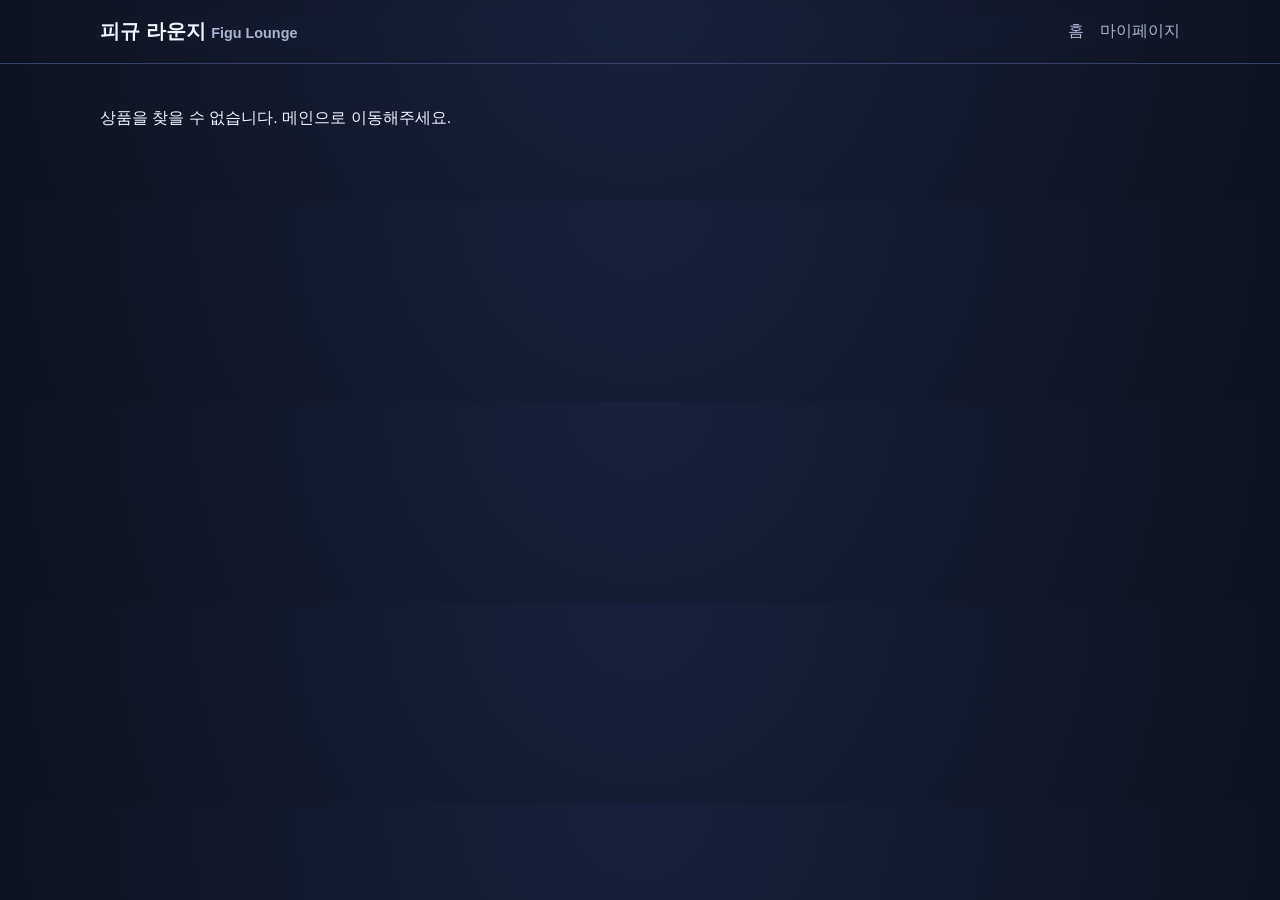
==== detail.html @ 4586d1d3 "Create Figu Lounge stage-1 static mockup pages" ====
<!doctype html>
<html lang="ko">
  <head>
    <meta charset="UTF-8" />
    <meta name="viewport" content="width=device-width, initial-scale=1.0" />
    <title>피규 라운지 | 상품 상세</title>
    <link rel="stylesheet" href="assets/css/style.css" />
  </head>
  <body>
    <header class="top-header">
      <div class="container header-inner">
        <h1>피규 라운지 <span>Figu Lounge</span></h1>
        <nav>
          <a href="index.html">홈</a>
          <a href="mypage.html">마이페이지</a>
        </nav>
      </div>
    </header>

    <main class="container page" id="detail-page"></main>

    <dialog id="payment-modal" class="payment-modal">
      <h3>결제 확인</h3>
      <p id="payment-text"></p>
      <div class="modal-actions">
        <button class="btn ghost" id="cancel-payment">취소</button>
        <button class="btn" id="confirm-payment">결제 후 뽑기</button>
      </div>
    </dialog>

    <script src="assets/js/mock-data.js"></script>
    <script>
      const { products, getStock, formatPrice } = window.FIGU_DATA;
      const params = new URLSearchParams(window.location.search);
      const productId = params.get('id');
      const product = products.find((item) => item.id === productId);
      const detailRoot = document.getElementById('detail-page');
      const modal = document.getElementById('payment-modal');
      const paymentText = document.getElementById('payment-text');

      function renderStockRows() {
        const stock = getStock(product.id);
        return product.grades
          .map((grade) => {
            const remain = stock[grade.rank] ?? grade.total;
            const used = grade.total - remain;
            const ratio = Math.max(0, (remain / grade.total) * 100);

            return `
            <li class="stock-item">
              <div class="stock-title-wrap">
                <strong>${grade.rank}상</strong>
                <span>남은 수량 ${remain}/${grade.total}</span>
              </div>
              <div class="stock-bar-track">
                <div class="stock-bar" style="width:${ratio}%"></div>
              </div>
              <small>소진 ${used}개</small>
            </li>
          `;
          })
          .join('');
      }

      if (!product) {
        detailRoot.innerHTML = '<p>상품을 찾을 수 없습니다. 메인으로 이동해주세요.</p>';
      } else {
        detailRoot.innerHTML = `
          <section class="detail-layout">
            <img src="${product.thumbnail}" alt="${product.title}" class="detail-image" />
            <div>
              <p class="badge">${product.series}</p>
              <h2>${product.title}</h2>
              <p>${product.description}</p>
              <p class="price">1회 ${formatPrice(product.price)}</p>
              <button class="btn large" id="draw-button">뽑기 진행</button>
            </div>
          </section>
          <section class="stock-board">
            <h3>실시간 등급별 재고 현황 (목업)</h3>
            <ul class="stock-list">${renderStockRows()}</ul>
          </section>
        `;

        paymentText.textContent = `${product.title} 1회 뽑기 (${formatPrice(product.price)})를 진행할까요?`;

        document.getElementById('draw-button').addEventListener('click', () => {
          modal.showModal();
        });
      }

      document.getElementById('cancel-payment').addEventListener('click', () => modal.close());
      document.getElementById('confirm-payment').addEventListener('click', () => {
        if (!product) return;
        modal.close();
        window.location.href = `draw.html?id=${product.id}&paid=1`;
      });
    </script>
  </body>
</html>
---- assets/css/style.css ----
:root {
  --bg: #0f1320;
  --panel: #181f33;
  --card: #222b45;
  --text: #f0f4ff;
  --muted: #a9b4d0;
  --primary: #6ea8ff;
  --accent: #ffd166;
  --danger: #ef476f;
  --line: #334266;
}

* {
  box-sizing: border-box;
}

body {
  margin: 0;
  font-family: 'Pretendard', 'Noto Sans KR', sans-serif;
  background: radial-gradient(circle at top, #18213b, var(--bg));
  color: var(--text);
}

a {
  color: inherit;
  text-decoration: none;
}

.container {
  width: min(1080px, 92%);
  margin: 0 auto;
}

.top-header {
  border-bottom: 1px solid var(--line);
  backdrop-filter: blur(6px);
}

.header-inner {
  display: flex;
  justify-content: space-between;
  align-items: center;
  padding: 18px 0;
}

h1 {
  font-size: 1.25rem;
  margin: 0;
}

h1 span {
  font-size: 0.9rem;
  color: var(--muted);
}

nav {
  display: flex;
  gap: 16px;
}

nav a {
  color: var(--muted);
}

nav a.active,
nav a:hover {
  color: var(--primary);
}

.page {
  padding: 28px 0 56px;
}

.hero {
  margin-bottom: 28px;
}

.kicker {
  margin-bottom: 6px;
  color: var(--accent);
  font-weight: 700;
}

.product-grid {
  display: grid;
  grid-template-columns: repeat(auto-fit, minmax(230px, 1fr));
  gap: 16px;
}

.card,
.stock-board,
.shipping-box,
.history-item,
.draw-panel {
  border: 1px solid var(--line);
  background: rgba(24, 31, 51, 0.9);
  border-radius: 14px;
}

.card img,
.detail-image {
  width: 100%;
  display: block;
  border-radius: 10px;
  object-fit: cover;
}

.card {
  padding: 10px;
}

.card-body {
  padding: 6px;
}

.badge {
  display: inline-block;
  padding: 3px 8px;
  border-radius: 999px;
  background: #2f3c63;
  color: #e0e8ff;
  font-size: 0.78rem;
}

.price {
  color: var(--accent);
  font-weight: 700;
}

.btn {
  border: none;
  background: linear-gradient(135deg, var(--primary), #9f8cff);
  color: white;
  padding: 10px 16px;
  border-radius: 10px;
  font-weight: 700;
  cursor: pointer;
  display: inline-block;
}

.btn.ghost {
  background: transparent;
  border: 1px solid var(--line);
}

.btn.large {
  font-size: 1rem;
  padding: 12px 20px;
}

.detail-layout {
  display: grid;
  grid-template-columns: minmax(280px, 1fr) 1.5fr;
  gap: 24px;
  margin-bottom: 20px;
}

.stock-board {
  padding: 18px;
}

.stock-list {
  list-style: none;
  margin: 0;
  padding: 0;
  display: grid;
  gap: 12px;
}

.stock-item {
  background: var(--card);
  padding: 12px;
  border-radius: 10px;
}

.stock-title-wrap {
  display: flex;
  justify-content: space-between;
  margin-bottom: 8px;
}

.stock-bar-track {
  height: 10px;
  background: #12192d;
  border-radius: 999px;
  overflow: hidden;
  margin-bottom: 6px;
}

.stock-bar {
  height: 100%;
  background: linear-gradient(135deg, #7ef4cc, #6ea8ff);
}

.payment-modal {
  border: 1px solid var(--line);
  border-radius: 12px;
  background: var(--panel);
  color: var(--text);
  width: min(420px, 90%);
}

.modal-actions {
  display: flex;
  justify-content: flex-end;
  gap: 8px;
  margin-top: 20px;
}

.draw-page {
  display: grid;
  place-items: center;
}

.draw-panel {
  width: min(560px, 100%);
  text-align: center;
  padding: 28px;
}

.capsule {
  width: 180px;
  height: 180px;
  border-radius: 50%;
  margin: 16px auto;
  background: linear-gradient(160deg, #233054, #445f9b);
  display: grid;
  place-items: center;
  transform-style: preserve-3d;
}

.capsule.animate {
  animation: bounce 0.9s ease-in-out 2, flip 1.2s ease-in-out forwards;
}

.capsule-inner {
  width: 72%;
  height: 72%;
  border-radius: 50%;
  background: rgba(255, 255, 255, 0.15);
  display: grid;
  place-items: center;
  font-size: 2rem;
  font-weight: 800;
}

.draw-status {
  color: var(--muted);
}

.history-list {
  list-style: none;
  margin: 16px 0;
  padding: 0;
  display: grid;
  gap: 10px;
}

.history-item {
  padding: 14px;
}

.history-item.empty {
  text-align: center;
  color: var(--muted);
}

.shipping-box {
  padding: 18px;
}

.muted {
  color: var(--muted);
}

@keyframes bounce {
  0%,
  100% {
    transform: translateY(0);
  }
  50% {
    transform: translateY(-18px);
  }
}

@keyframes flip {
  from {
    transform: rotateY(0deg);
  }
  to {
    transform: rotateY(540deg);
  }
}

@media (max-width: 768px) {
  .detail-layout {
    grid-template-columns: 1fr;
  }
}
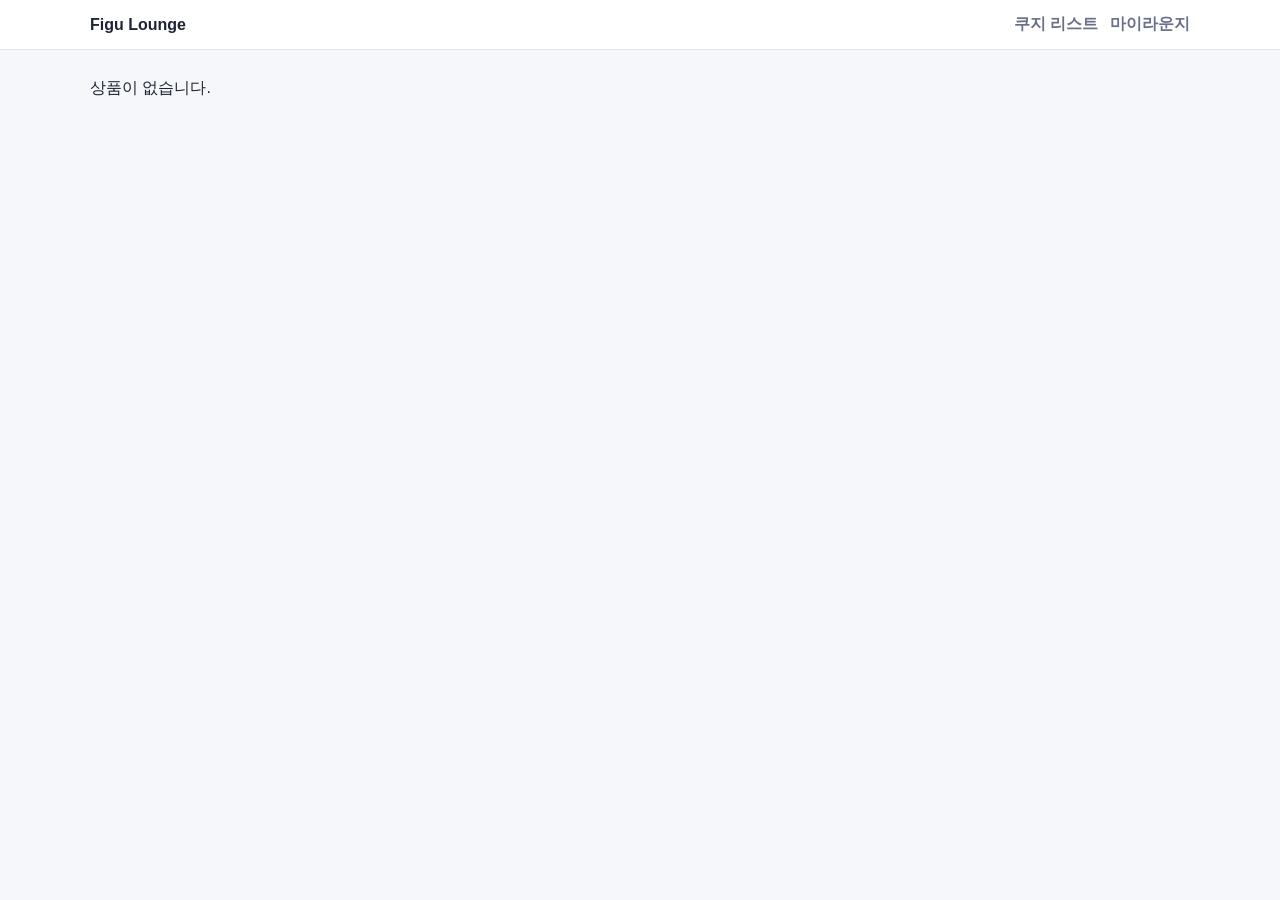
==== commit 2c7ef95d: "feat: replace legacy mockup with phase1 IA-based flow" ====
--- a/detail.html
+++ b/detail.html
@@ -3,98 +3,76 @@
   <head>
     <meta charset="UTF-8" />
     <meta name="viewport" content="width=device-width, initial-scale=1.0" />
-    <title>피규 라운지 | 상품 상세</title>
+    <title>Figu Lounge | 쿠지 상세</title>
     <link rel="stylesheet" href="assets/css/style.css" />
   </head>
   <body>
     <header class="top-header">
       <div class="container header-inner">
-        <h1>피규 라운지 <span>Figu Lounge</span></h1>
-        <nav>
-          <a href="index.html">홈</a>
-          <a href="mypage.html">마이페이지</a>
-        </nav>
+        <p class="brand-title">Figu Lounge</p>
+        <nav class="main-nav"><a href="kuji.html">쿠지 리스트</a><a href="mypage.html">마이라운지</a></nav>
       </div>
     </header>
 
-    <main class="container page" id="detail-page"></main>
-
-    <dialog id="payment-modal" class="payment-modal">
-      <h3>결제 확인</h3>
-      <p id="payment-text"></p>
-      <div class="modal-actions">
-        <button class="btn ghost" id="cancel-payment">취소</button>
-        <button class="btn" id="confirm-payment">결제 후 뽑기</button>
-      </div>
-    </dialog>
+    <main class="container page" id="detail-root"></main>
 
     <script src="assets/js/mock-data.js"></script>
     <script>
-      const { products, getStock, formatPrice } = window.FIGU_DATA;
-      const params = new URLSearchParams(window.location.search);
-      const productId = params.get('id');
-      const product = products.find((item) => item.id === productId);
-      const detailRoot = document.getElementById('detail-page');
-      const modal = document.getElementById('payment-modal');
-      const paymentText = document.getElementById('payment-text');
+      const { kujiItems, KRW } = window.FIGU;
+      const id = new URLSearchParams(location.search).get('id');
+      const item = kujiItems.find((v) => v.id === id);
+      const root = document.getElementById('detail-root');
 
-      function renderStockRows() {
-        const stock = getStock(product.id);
-        return product.grades
-          .map((grade) => {
-            const remain = stock[grade.rank] ?? grade.total;
-            const used = grade.total - remain;
-            const ratio = Math.max(0, (remain / grade.total) * 100);
+      if (!item) {
+        root.innerHTML = '<p>상품이 없습니다.</p>';
+      } else {
+        root.innerHTML = `
+          <section class="grid-2">
+            <article class="panel">
+              <img src="${item.image}" alt="${item.title}" style="width:100%;border-radius:10px;max-height:300px;object-fit:cover" />
+              <h1 style="margin-top:12px">${item.title}</h1>
+              <p class="muted">${item.brand} · 남은 수량 ${item.remain}</p>
+              <p class="price">1회 ${KRW(item.price)}</p>
+            </article>
+            <article class="panel">
+              <h3>결제 전 필수 확인</h3>
+              <ul class="notice-list">
+                <li>확률형 상품이며 결과는 결제 즉시 확정됩니다.</li>
+                <li>배송비 포함 총비용은 결제 페이지에서 재확인됩니다.</li>
+                <li>환불/청약철회 정책은 고객센터에서 확인 가능합니다.</li>
+              </ul>
+              <label style="display:block;margin-top:12px">수량 선택
+                <input id="qty" type="number" min="1" value="1" />
+              </label>
+              <p id="total" class="price" style="margin-top:10px"></p>
+              <a id="goto-draw" class="btn" href="#">결제하고 결과 확인</a>
+            </article>
+          </section>
 
-            return `
-            <li class="stock-item">
-              <div class="stock-title-wrap">
-                <strong>${grade.rank}상</strong>
-                <span>남은 수량 ${remain}/${grade.total}</span>
-              </div>
-              <div class="stock-bar-track">
-                <div class="stock-bar" style="width:${ratio}%"></div>
-              </div>
-              <small>소진 ${used}개</small>
-            </li>
-          `;
-          })
-          .join('');
-      }
-
-      if (!product) {
-        detailRoot.innerHTML = '<p>상품을 찾을 수 없습니다. 메인으로 이동해주세요.</p>';
-      } else {
-        detailRoot.innerHTML = `
-          <section class="detail-layout">
-            <img src="${product.thumbnail}" alt="${product.title}" class="detail-image" />
-            <div>
-              <p class="badge">${product.series}</p>
-              <h2>${product.title}</h2>
-              <p>${product.description}</p>
-              <p class="price">1회 ${formatPrice(product.price)}</p>
-              <button class="btn large" id="draw-button">뽑기 진행</button>
-            </div>
-          </section>
-          <section class="stock-board">
-            <h3>실시간 등급별 재고 현황 (목업)</h3>
-            <ul class="stock-list">${renderStockRows()}</ul>
+          <section class="panel" style="margin-top:14px">
+            <h3>구성/확률 테이블</h3>
+            <table>
+              <thead><tr><th>등급</th><th>확률</th><th>경품</th></tr></thead>
+              <tbody>
+                ${item.grades.map((g) => `<tr><td>${g.rank}</td><td>${g.probability}</td><td>${g.reward}</td></tr>`).join('')}
+              </tbody>
+            </table>
           </section>
         `;
 
-        paymentText.textContent = `${product.title} 1회 뽑기 (${formatPrice(product.price)})를 진행할까요?`;
+        const qty = document.getElementById('qty');
+        const total = document.getElementById('total');
+        const gotoDraw = document.getElementById('goto-draw');
 
-        document.getElementById('draw-button').addEventListener('click', () => {
-          modal.showModal();
-        });
+        const sync = () => {
+          const q = Math.max(1, Number(qty.value) || 1);
+          qty.value = q;
+          total.textContent = `예상 총비용 ${KRW(item.price * q + 3500)} (배송비 포함)`;
+          gotoDraw.href = `draw.html?id=${item.id}&qty=${q}`;
+        };
+        qty.addEventListener('input', sync);
+        sync();
       }
-
-      document.getElementById('cancel-payment').addEventListener('click', () => modal.close());
-      document.getElementById('confirm-payment').addEventListener('click', () => {
-        if (!product) return;
-        modal.close();
-        window.location.href = `draw.html?id=${product.id}&paid=1`;
-      });
     </script>
   </body>
 </html>
--- a/assets/css/style.css
+++ b/assets/css/style.css
@@ -1,299 +1,180 @@
 :root {
-  --bg: #0f1320;
-  --panel: #181f33;
-  --card: #222b45;
-  --text: #f0f4ff;
-  --muted: #a9b4d0;
-  --primary: #6ea8ff;
-  --accent: #ffd166;
-  --danger: #ef476f;
-  --line: #334266;
+  --bg: #f5f7fb;
+  --surface: #ffffff;
+  --text: #1e2433;
+  --muted: #697089;
+  --line: #dde3ef;
+  --primary: #4f7cff;
+  --primary-ink: #ffffff;
+  --accent: #ffb703;
+  --ok: #2a9d8f;
 }
 
-* {
-  box-sizing: border-box;
-}
-
+* { box-sizing: border-box; }
 body {
   margin: 0;
   font-family: 'Pretendard', 'Noto Sans KR', sans-serif;
-  background: radial-gradient(circle at top, #18213b, var(--bg));
   color: var(--text);
+  background: var(--bg);
 }
 
-a {
-  color: inherit;
-  text-decoration: none;
-}
+a { color: inherit; text-decoration: none; }
 
-.container {
-  width: min(1080px, 92%);
-  margin: 0 auto;
-}
+.container { width: min(1100px, 92%); margin: 0 auto; }
 
 .top-header {
+  background: #fff;
   border-bottom: 1px solid var(--line);
-  backdrop-filter: blur(6px);
+  position: sticky;
+  top: 0;
+  z-index: 10;
 }
 
 .header-inner {
   display: flex;
   justify-content: space-between;
   align-items: center;
-  padding: 18px 0;
+  padding: 14px 0;
+  gap: 20px;
 }
 
-h1 {
-  font-size: 1.25rem;
-  margin: 0;
-}
+.brand-title { font-weight: 800; margin: 0; }
+.brand-title span { color: var(--muted); font-size: 0.85rem; margin-left: 6px; }
 
-h1 span {
-  font-size: 0.9rem;
-  color: var(--muted);
-}
+.main-nav { display: flex; flex-wrap: wrap; gap: 12px; }
+.main-nav a { color: var(--muted); font-weight: 600; }
+.main-nav a.active, .main-nav a:hover { color: var(--primary); }
 
-nav {
-  display: flex;
-  gap: 16px;
-}
+.page { padding: 28px 0 48px; }
 
-nav a {
-  color: var(--muted);
-}
-
-nav a.active,
-nav a:hover {
-  color: var(--primary);
-}
-
-.page {
-  padding: 28px 0 56px;
+.panel {
+  background: var(--surface);
+  border: 1px solid var(--line);
+  border-radius: 14px;
+  padding: 18px;
 }
 
 .hero {
-  margin-bottom: 28px;
+  display: grid;
+  gap: 16px;
+  grid-template-columns: 1.2fr 1fr;
+  align-items: start;
 }
 
+h1,h2,h3,p { margin-top: 0; }
+
 .kicker {
-  margin-bottom: 6px;
-  color: var(--accent);
-  font-weight: 700;
-}
-
-.product-grid {
-  display: grid;
-  grid-template-columns: repeat(auto-fit, minmax(230px, 1fr));
-  gap: 16px;
-}
-
-.card,
-.stock-board,
-.shipping-box,
-.history-item,
-.draw-panel {
-  border: 1px solid var(--line);
-  background: rgba(24, 31, 51, 0.9);
-  border-radius: 14px;
-}
-
-.card img,
-.detail-image {
-  width: 100%;
-  display: block;
-  border-radius: 10px;
-  object-fit: cover;
-}
-
-.card {
-  padding: 10px;
-}
-
-.card-body {
-  padding: 6px;
-}
-
-.badge {
-  display: inline-block;
-  padding: 3px 8px;
-  border-radius: 999px;
-  background: #2f3c63;
-  color: #e0e8ff;
-  font-size: 0.78rem;
-}
-
-.price {
-  color: var(--accent);
+  color: var(--primary);
+  font-size: 0.9rem;
   font-weight: 700;
 }
 
 .btn {
-  border: none;
-  background: linear-gradient(135deg, var(--primary), #9f8cff);
-  color: white;
-  padding: 10px 16px;
+  display: inline-block;
+  border: 0;
   border-radius: 10px;
+  background: var(--primary);
+  color: var(--primary-ink);
+  padding: 10px 14px;
+  cursor: pointer;
   font-weight: 700;
-  cursor: pointer;
+}
+
+.btn.ghost {
+  background: #fff;
+  border: 1px solid var(--line);
+  color: var(--text);
+}
+
+.grid-3 {
+  display: grid;
+  grid-template-columns: repeat(3, minmax(0, 1fr));
+  gap: 14px;
+}
+
+.grid-2 {
+  display: grid;
+  grid-template-columns: repeat(2, minmax(0, 1fr));
+  gap: 14px;
+}
+
+.kuji-card {
+  background: var(--surface);
+  border: 1px solid var(--line);
+  border-radius: 12px;
+  overflow: hidden;
+}
+
+.kuji-card img {
+  width: 100%;
+  height: 150px;
+  object-fit: cover;
+}
+
+.kuji-card .body { padding: 12px; }
+
+.badge {
+  background: #edf2ff;
+  color: var(--primary);
+  font-size: 0.8rem;
+  padding: 3px 8px;
+  border-radius: 999px;
   display: inline-block;
 }
 
-.btn.ghost {
-  background: transparent;
+.muted { color: var(--muted); }
+.price { color: #0d3ecc; font-weight: 800; }
+
+.filters {
+  display: grid;
+  grid-template-columns: 1fr 1fr 1fr auto;
+  gap: 10px;
+  margin-bottom: 14px;
+}
+
+input, select {
+  width: 100%;
+  padding: 9px;
+  border-radius: 8px;
+  border: 1px solid var(--line);
+  background: #fff;
+}
+
+table {
+  width: 100%;
+  border-collapse: collapse;
+  background: #fff;
   border: 1px solid var(--line);
 }
 
-.btn.large {
-  font-size: 1rem;
-  padding: 12px 20px;
+th, td {
+  border-bottom: 1px solid var(--line);
+  padding: 9px;
+  text-align: left;
+  font-size: 0.92rem;
 }
 
-.detail-layout {
-  display: grid;
-  grid-template-columns: minmax(280px, 1fr) 1.5fr;
-  gap: 24px;
-  margin-bottom: 20px;
+.cta-row { display: flex; gap: 10px; flex-wrap: wrap; }
+
+.notice-list { margin: 0; padding-left: 18px; color: var(--muted); }
+
+.footer {
+  border-top: 1px solid var(--line);
+  padding: 20px 0 34px;
+  color: var(--muted);
+  font-size: 0.9rem;
 }
 
-.stock-board {
-  padding: 18px;
-}
-
-.stock-list {
-  list-style: none;
-  margin: 0;
-  padding: 0;
-  display: grid;
-  gap: 12px;
-}
-
-.stock-item {
-  background: var(--card);
-  padding: 12px;
-  border-radius: 10px;
-}
-
-.stock-title-wrap {
-  display: flex;
-  justify-content: space-between;
-  margin-bottom: 8px;
-}
-
-.stock-bar-track {
-  height: 10px;
-  background: #12192d;
+.result-badge {
+  display: inline-block;
+  padding: 8px 12px;
   border-radius: 999px;
-  overflow: hidden;
-  margin-bottom: 6px;
-}
-
-.stock-bar {
-  height: 100%;
-  background: linear-gradient(135deg, #7ef4cc, #6ea8ff);
-}
-
-.payment-modal {
-  border: 1px solid var(--line);
-  border-radius: 12px;
-  background: var(--panel);
-  color: var(--text);
-  width: min(420px, 90%);
-}
-
-.modal-actions {
-  display: flex;
-  justify-content: flex-end;
-  gap: 8px;
-  margin-top: 20px;
-}
-
-.draw-page {
-  display: grid;
-  place-items: center;
-}
-
-.draw-panel {
-  width: min(560px, 100%);
-  text-align: center;
-  padding: 28px;
-}
-
-.capsule {
-  width: 180px;
-  height: 180px;
-  border-radius: 50%;
-  margin: 16px auto;
-  background: linear-gradient(160deg, #233054, #445f9b);
-  display: grid;
-  place-items: center;
-  transform-style: preserve-3d;
-}
-
-.capsule.animate {
-  animation: bounce 0.9s ease-in-out 2, flip 1.2s ease-in-out forwards;
-}
-
-.capsule-inner {
-  width: 72%;
-  height: 72%;
-  border-radius: 50%;
-  background: rgba(255, 255, 255, 0.15);
-  display: grid;
-  place-items: center;
-  font-size: 2rem;
+  background: #e8fff7;
+  color: var(--ok);
   font-weight: 800;
 }
 
-.draw-status {
-  color: var(--muted);
+@media (max-width: 900px) {
+  .hero, .grid-3, .grid-2 { grid-template-columns: 1fr; }
+  .filters { grid-template-columns: 1fr 1fr; }
 }
-
-.history-list {
-  list-style: none;
-  margin: 16px 0;
-  padding: 0;
-  display: grid;
-  gap: 10px;
-}
-
-.history-item {
-  padding: 14px;
-}
-
-.history-item.empty {
-  text-align: center;
-  color: var(--muted);
-}
-
-.shipping-box {
-  padding: 18px;
-}
-
-.muted {
-  color: var(--muted);
-}
-
-@keyframes bounce {
-  0%,
-  100% {
-    transform: translateY(0);
-  }
-  50% {
-    transform: translateY(-18px);
-  }
-}
-
-@keyframes flip {
-  from {
-    transform: rotateY(0deg);
-  }
-  to {
-    transform: rotateY(540deg);
-  }
-}
-
-@media (max-width: 768px) {
-  .detail-layout {
-    grid-template-columns: 1fr;
-  }
-}
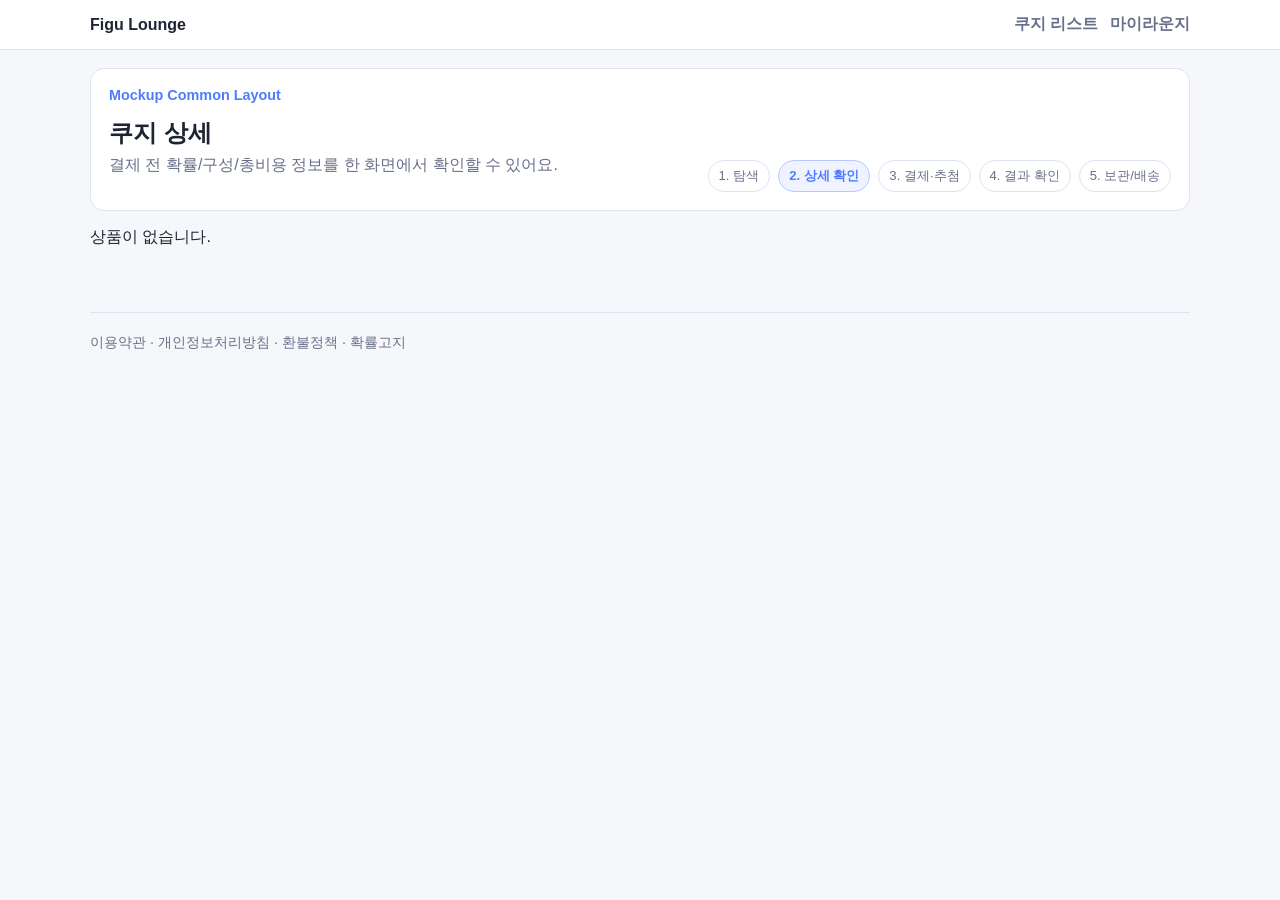
==== commit 7854c4c6: "Add shared mockup layout banner across pages" ====
--- a/detail.html
+++ b/detail.html
@@ -6,7 +6,7 @@
     <title>Figu Lounge | 쿠지 상세</title>
     <link rel="stylesheet" href="assets/css/style.css" />
   </head>
-  <body>
+  <body data-page="detail">
     <header class="top-header">
       <div class="container header-inner">
         <p class="brand-title">Figu Lounge</p>
@@ -74,5 +74,6 @@
         sync();
       }
     </script>
+      <script src="assets/js/layout.js"></script>
   </body>
 </html>
--- a/assets/css/style.css
+++ b/assets/css/style.css
@@ -178,3 +178,54 @@
   .hero, .grid-3, .grid-2 { grid-template-columns: 1fr; }
   .filters { grid-template-columns: 1fr 1fr; }
 }
+
+@media (max-width: 640px) {
+  .header-inner { align-items: flex-start; }
+  .main-nav { gap: 10px 14px; }
+  .filters { grid-template-columns: 1fr; }
+  .page { padding-top: 20px; }
+  table { font-size: 0.86rem; }
+}
+
+.mockup-layout {
+  margin-top: 18px;
+  margin-bottom: -12px;
+  display: flex;
+  justify-content: space-between;
+  gap: 14px;
+  align-items: flex-end;
+  flex-wrap: wrap;
+}
+
+.layout-head h2 {
+  margin-bottom: 6px;
+}
+
+.flow-chips {
+  display: flex;
+  gap: 8px;
+  flex-wrap: wrap;
+}
+
+.flow-chip {
+  border: 1px solid var(--line);
+  border-radius: 999px;
+  padding: 6px 10px;
+  font-size: 0.82rem;
+  color: var(--muted);
+  background: #fff;
+}
+
+.flow-chip.active {
+  color: var(--primary);
+  border-color: #b7c7ff;
+  background: #eff3ff;
+  font-weight: 700;
+}
+
+@media (max-width: 640px) {
+  .mockup-layout {
+    margin-top: 12px;
+    margin-bottom: -4px;
+  }
+}
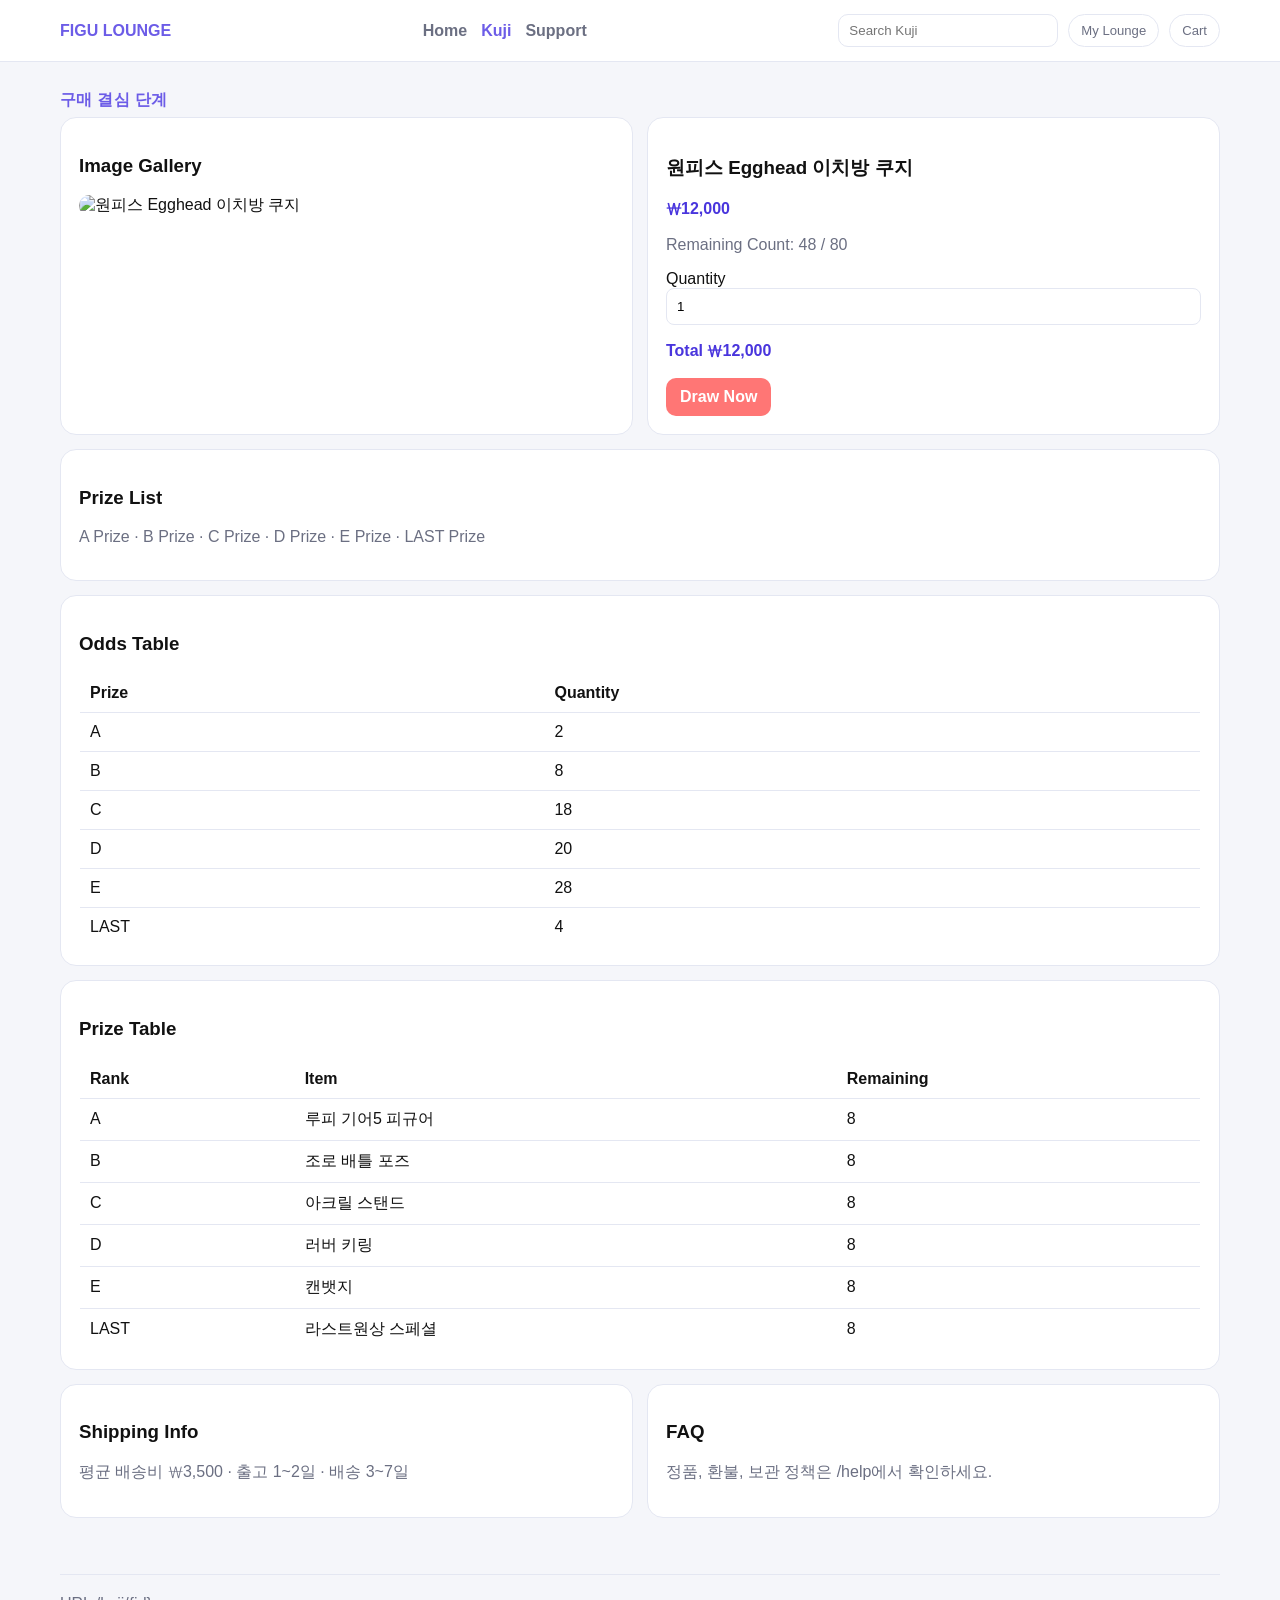
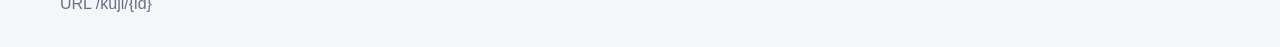
==== commit 20ee6b51: "feat: figu lounge 1단계 8개 화면 목업 반영" ====
--- a/detail.html
+++ b/detail.html
@@ -3,77 +3,98 @@
   <head>
     <meta charset="UTF-8" />
     <meta name="viewport" content="width=device-width, initial-scale=1.0" />
-    <title>Figu Lounge | 쿠지 상세</title>
+    <title>Figu Lounge | Kuji Detail</title>
     <link rel="stylesheet" href="assets/css/style.css" />
   </head>
-  <body data-page="detail">
+  <body>
     <header class="top-header">
       <div class="container header-inner">
-        <p class="brand-title">Figu Lounge</p>
-        <nav class="main-nav"><a href="kuji.html">쿠지 리스트</a><a href="mypage.html">마이라운지</a></nav>
+        <div class="header-row">
+          <p class="logo">FIGU LOUNGE</p>
+          <nav class="main-nav">
+            <a href="index.html">Home</a>
+            <a href="kuji.html" class="active">Kuji</a>
+            <a href="help.html">Support</a>
+          </nav>
+          <div class="header-tools">
+            <input class="search-box" placeholder="Search Kuji" />
+            <a class="tool-chip" href="mypage.html">My Lounge</a>
+            <span class="tool-chip">Cart</span>
+          </div>
+        </div>
       </div>
     </header>
 
     <main class="container page" id="detail-root"></main>
 
+    <footer class="container footer">URL /kuji/{id}</footer>
+
     <script src="assets/js/mock-data.js"></script>
     <script>
-      const { kujiItems, KRW } = window.FIGU;
+      const { kujiItems } = window.FIGU;
       const id = new URLSearchParams(location.search).get('id');
-      const item = kujiItems.find((v) => v.id === id);
+      const item = kujiItems.find((v) => v.id === id) || kujiItems[0];
       const root = document.getElementById('detail-root');
 
-      if (!item) {
-        root.innerHTML = '<p>상품이 없습니다.</p>';
-      } else {
-        root.innerHTML = `
-          <section class="grid-2">
-            <article class="panel">
-              <img src="${item.image}" alt="${item.title}" style="width:100%;border-radius:10px;max-height:300px;object-fit:cover" />
-              <h1 style="margin-top:12px">${item.title}</h1>
-              <p class="muted">${item.brand} · 남은 수량 ${item.remain}</p>
-              <p class="price">1회 ${KRW(item.price)}</p>
-            </article>
-            <article class="panel">
-              <h3>결제 전 필수 확인</h3>
-              <ul class="notice-list">
-                <li>확률형 상품이며 결과는 결제 즉시 확정됩니다.</li>
-                <li>배송비 포함 총비용은 결제 페이지에서 재확인됩니다.</li>
-                <li>환불/청약철회 정책은 고객센터에서 확인 가능합니다.</li>
-              </ul>
-              <label style="display:block;margin-top:12px">수량 선택
-                <input id="qty" type="number" min="1" value="1" />
-              </label>
-              <p id="total" class="price" style="margin-top:10px"></p>
-              <a id="goto-draw" class="btn" href="#">결제하고 결과 확인</a>
-            </article>
-          </section>
+      root.innerHTML = `
+        <p class="kicker">구매 결심 단계</p>
+        <section class="grid-2">
+          <article class="panel">
+            <h3>Image Gallery</h3>
+            <img src="${item.image}" alt="${item.title}" style="width:100%; border-radius:12px; max-height:320px; object-fit:cover"/>
+          </article>
+          <article class="panel">
+            <h1>${item.title}</h1>
+            <p class="price">₩${item.price.toLocaleString('ko-KR')}</p>
+            <p class="muted">Remaining Count: ${item.remain} / 80</p>
+            <label>Quantity <input id="qty" type="number" min="1" value="1" style="width:100%;padding:10px;border:1px solid var(--line);border-radius:8px"/></label>
+            <p id="total" class="price"></p>
+            <a id="draw-now" class="btn alert" href="#">Draw Now</a>
+          </article>
+        </section>
 
-          <section class="panel" style="margin-top:14px">
-            <h3>구성/확률 테이블</h3>
-            <table>
-              <thead><tr><th>등급</th><th>확률</th><th>경품</th></tr></thead>
-              <tbody>
-                ${item.grades.map((g) => `<tr><td>${g.rank}</td><td>${g.probability}</td><td>${g.reward}</td></tr>`).join('')}
-              </tbody>
-            </table>
-          </section>
-        `;
+        <section class="panel" style="margin-top:14px">
+          <h3>Prize List</h3>
+          <p class="muted">A Prize · B Prize · C Prize · D Prize · E Prize · LAST Prize</p>
+        </section>
 
-        const qty = document.getElementById('qty');
-        const total = document.getElementById('total');
-        const gotoDraw = document.getElementById('goto-draw');
+        <section class="panel" style="margin-top:14px">
+          <h3>Odds Table</h3>
+          <table>
+            <thead><tr><th>Prize</th><th>Quantity</th></tr></thead>
+            <tbody>
+              ${item.grades.map((grade) => `<tr><td>${grade.rank}</td><td>${grade.quantity}</td></tr>`).join('')}
+            </tbody>
+          </table>
+        </section>
 
-        const sync = () => {
-          const q = Math.max(1, Number(qty.value) || 1);
-          qty.value = q;
-          total.textContent = `예상 총비용 ${KRW(item.price * q + 3500)} (배송비 포함)`;
-          gotoDraw.href = `draw.html?id=${item.id}&qty=${q}`;
-        };
-        qty.addEventListener('input', sync);
-        sync();
-      }
+        <section class="panel" style="margin-top:14px">
+          <h3>Prize Table</h3>
+          <table>
+            <thead><tr><th>Rank</th><th>Item</th><th>Remaining</th></tr></thead>
+            <tbody>
+              ${item.grades.map((grade) => `<tr><td>${grade.rank}</td><td>${grade.reward}</td><td>${Math.max(1, Math.floor(item.remain / 6))}</td></tr>`).join('')}
+            </tbody>
+          </table>
+        </section>
+
+        <section class="grid-2" style="margin-top:14px">
+          <article class="panel"><h3>Shipping Info</h3><p class="muted">평균 배송비 ₩3,500 · 출고 1~2일 · 배송 3~7일</p></article>
+          <article class="panel"><h3>FAQ</h3><p class="muted">정품, 환불, 보관 정책은 /help에서 확인하세요.</p></article>
+        </section>
+      `;
+
+      const qty = document.getElementById('qty');
+      const total = document.getElementById('total');
+      const drawNow = document.getElementById('draw-now');
+      const sync = () => {
+        const value = Math.max(1, Number(qty.value) || 1);
+        qty.value = value;
+        total.textContent = `Total ₩${(item.price * value).toLocaleString('ko-KR')}`;
+        drawNow.href = `draw.html?id=${item.id}&qty=${value}`;
+      };
+      qty.addEventListener('input', sync);
+      sync();
     </script>
-      <script src="assets/js/layout.js"></script>
   </body>
 </html>
--- a/assets/css/style.css
+++ b/assets/css/style.css
@@ -1,89 +1,153 @@
 :root {
-  --bg: #f5f7fb;
-  --surface: #ffffff;
-  --text: #1e2433;
-  --muted: #697089;
-  --line: #dde3ef;
-  --primary: #4f7cff;
-  --primary-ink: #ffffff;
-  --accent: #ffb703;
-  --ok: #2a9d8f;
-}
-
-* { box-sizing: border-box; }
+  --primary: #6c5ce7;
+  --secondary: #a29bfe;
+  --dark: #111111;
+  --gray: #f5f6fa;
+  --accent: #ff7675;
+  --line: #e4e7f2;
+  --text-subtle: #6b6f82;
+  --success: #1f9d73;
+}
+
+* {
+  box-sizing: border-box;
+}
+
 body {
   margin: 0;
   font-family: 'Pretendard', 'Noto Sans KR', sans-serif;
-  color: var(--text);
-  background: var(--bg);
-}
-
-a { color: inherit; text-decoration: none; }
-
-.container { width: min(1100px, 92%); margin: 0 auto; }
+  background: var(--gray);
+  color: var(--dark);
+}
+
+a {
+  color: inherit;
+  text-decoration: none;
+}
+
+.container {
+  width: min(1160px, 92%);
+  margin: 0 auto;
+}
 
 .top-header {
-  background: #fff;
-  border-bottom: 1px solid var(--line);
   position: sticky;
   top: 0;
-  z-index: 10;
+  z-index: 20;
+  background: #fff;
+  border-bottom: 1px solid var(--line);
 }
 
 .header-inner {
+  padding: 14px 0;
+  display: grid;
+  gap: 12px;
+}
+
+.header-row {
   display: flex;
+  align-items: center;
   justify-content: space-between;
+  gap: 16px;
+}
+
+.logo {
+  font-weight: 900;
+  color: var(--primary);
+  margin: 0;
+}
+
+.main-nav {
+  display: flex;
+  gap: 14px;
+  flex-wrap: wrap;
+}
+
+.main-nav a {
+  color: var(--text-subtle);
+  font-weight: 700;
+}
+
+.main-nav a.active,
+.main-nav a:hover {
+  color: var(--primary);
+}
+
+.header-tools {
+  display: flex;
+  gap: 10px;
   align-items: center;
-  padding: 14px 0;
-  gap: 20px;
-}
-
-.brand-title { font-weight: 800; margin: 0; }
-.brand-title span { color: var(--muted); font-size: 0.85rem; margin-left: 6px; }
-
-.main-nav { display: flex; flex-wrap: wrap; gap: 12px; }
-.main-nav a { color: var(--muted); font-weight: 600; }
-.main-nav a.active, .main-nav a:hover { color: var(--primary); }
-
-.page { padding: 28px 0 48px; }
+}
+
+.search-box {
+  border: 1px solid var(--line);
+  border-radius: 10px;
+  padding: 8px 10px;
+  min-width: 220px;
+}
+
+.tool-chip {
+  border: 1px solid var(--line);
+  background: #fff;
+  border-radius: 999px;
+  padding: 8px 12px;
+  font-size: 0.82rem;
+  color: var(--text-subtle);
+}
+
+.page {
+  padding: 28px 0 56px;
+}
 
 .panel {
-  background: var(--surface);
-  border: 1px solid var(--line);
-  border-radius: 14px;
+  background: #fff;
+  border: 1px solid var(--line);
+  border-radius: 16px;
   padding: 18px;
 }
 
 .hero {
   display: grid;
+  grid-template-columns: 1.2fr 1fr;
   gap: 16px;
-  grid-template-columns: 1.2fr 1fr;
-  align-items: start;
-}
-
-h1,h2,h3,p { margin-top: 0; }
+}
+
+.hero h1 {
+  margin-top: 0;
+  margin-bottom: 10px;
+  font-size: clamp(1.6rem, 2.4vw, 2.3rem);
+}
 
 .kicker {
-  color: var(--primary);
-  font-size: 0.9rem;
-  font-weight: 700;
+  margin: 0 0 6px;
+  color: var(--primary);
+  font-weight: 800;
+  letter-spacing: 0.02em;
+}
+
+.muted {
+  color: var(--text-subtle);
 }
 
 .btn {
   display: inline-block;
   border: 0;
+  background: var(--primary);
+  color: #fff;
   border-radius: 10px;
-  background: var(--primary);
-  color: var(--primary-ink);
   padding: 10px 14px;
+  font-weight: 800;
   cursor: pointer;
-  font-weight: 700;
 }
 
 .btn.ghost {
   background: #fff;
-  border: 1px solid var(--line);
-  color: var(--text);
+  color: var(--dark);
+  border: 1px solid var(--line);
+}
+
+.btn.alert {
+  background: var(--accent);
 }
 
 .grid-3 {
@@ -99,133 +163,143 @@
 }
 
 .kuji-card {
-  background: var(--surface);
-  border: 1px solid var(--line);
-  border-radius: 12px;
+  background: #fff;
+  border: 1px solid var(--line);
+  border-radius: 14px;
   overflow: hidden;
 }
 
 .kuji-card img {
   width: 100%;
-  height: 150px;
+  height: 162px;
   object-fit: cover;
 }
 
-.kuji-card .body { padding: 12px; }
+.kuji-card .body {
+  padding: 14px;
+}
 
 .badge {
-  background: #edf2ff;
-  color: var(--primary);
-  font-size: 0.8rem;
-  padding: 3px 8px;
+  display: inline-block;
   border-radius: 999px;
-  display: inline-block;
-}
-
-.muted { color: var(--muted); }
-.price { color: #0d3ecc; font-weight: 800; }
-
-.filters {
-  display: grid;
-  grid-template-columns: 1fr 1fr 1fr auto;
-  gap: 10px;
+  font-size: 0.78rem;
+  padding: 4px 8px;
+  background: #eeeaff;
+  color: var(--primary);
+}
+
+.price {
+  font-weight: 900;
+  color: #4935dd;
+}
+
+.list-layout {
+  display: grid;
+  grid-template-columns: 240px 1fr;
+  gap: 16px;
+}
+
+.filter-item {
   margin-bottom: 14px;
 }
 
-input, select {
-  width: 100%;
-  padding: 9px;
-  border-radius: 8px;
-  border: 1px solid var(--line);
-  background: #fff;
+.filter-item h4 {
+  margin: 0 0 8px;
+}
+
+.filter-item label {
+  display: block;
+  color: var(--text-subtle);
+  margin-bottom: 6px;
 }
 
 table {
   width: 100%;
   border-collapse: collapse;
-  background: #fff;
-  border: 1px solid var(--line);
-}
-
-th, td {
+  border: 1px solid var(--line);
+  border-radius: 12px;
+  overflow: hidden;
+  background: #fff;
+}
+
+th,
+td {
+  padding: 10px;
   border-bottom: 1px solid var(--line);
-  padding: 9px;
   text-align: left;
-  font-size: 0.92rem;
-}
-
-.cta-row { display: flex; gap: 10px; flex-wrap: wrap; }
-
-.notice-list { margin: 0; padding-left: 18px; color: var(--muted); }
+}
+
+.tabs {
+  display: flex;
+  gap: 10px;
+  margin-bottom: 12px;
+}
+
+.tab {
+  background: #fff;
+  border: 1px solid var(--line);
+  padding: 8px 12px;
+  border-radius: 999px;
+  color: var(--text-subtle);
+  font-weight: 700;
+}
+
+.tab.active {
+  color: #fff;
+  background: var(--primary);
+  border-color: var(--primary);
+}
+
+.result-highlight {
+  background: #fff5f5;
+  border: 1px solid #ffc7c6;
+  border-radius: 14px;
+  padding: 12px;
+  color: #b63d3b;
+  font-weight: 800;
+}
 
 .footer {
   border-top: 1px solid var(--line);
   padding: 20px 0 34px;
-  color: var(--muted);
-  font-size: 0.9rem;
-}
-
-.result-badge {
-  display: inline-block;
-  padding: 8px 12px;
-  border-radius: 999px;
-  background: #e8fff7;
-  color: var(--ok);
+  color: var(--text-subtle);
+}
+
+.draw-anim {
+  margin-top: 14px;
+  border: 1px dashed #d2c9ff;
+  border-radius: 12px;
+  text-align: center;
+  color: var(--primary);
+  padding: 16px;
   font-weight: 800;
 }
 
-@media (max-width: 900px) {
-  .hero, .grid-3, .grid-2 { grid-template-columns: 1fr; }
-  .filters { grid-template-columns: 1fr 1fr; }
-}
-
-@media (max-width: 640px) {
-  .header-inner { align-items: flex-start; }
-  .main-nav { gap: 10px 14px; }
-  .filters { grid-template-columns: 1fr; }
-  .page { padding-top: 20px; }
-  table { font-size: 0.86rem; }
-}
-
-.mockup-layout {
-  margin-top: 18px;
-  margin-bottom: -12px;
-  display: flex;
-  justify-content: space-between;
-  gap: 14px;
-  align-items: flex-end;
-  flex-wrap: wrap;
-}
-
-.layout-head h2 {
-  margin-bottom: 6px;
-}
-
-.flow-chips {
-  display: flex;
-  gap: 8px;
-  flex-wrap: wrap;
-}
-
-.flow-chip {
-  border: 1px solid var(--line);
-  border-radius: 999px;
-  padding: 6px 10px;
-  font-size: 0.82rem;
-  color: var(--muted);
-  background: #fff;
-}
-
-.flow-chip.active {
-  color: var(--primary);
-  border-color: #b7c7ff;
-  background: #eff3ff;
-  font-weight: 700;
-}
-
-@media (max-width: 640px) {
-  .mockup-layout {
-    margin-top: 12px;
-    margin-bottom: -4px;
-  }
-}
+@media (max-width: 920px) {
+  .hero,
+  .grid-3,
+  .grid-2,
+  .list-layout {
+    grid-template-columns: 1fr;
+  }
+
+  .search-box {
+    min-width: 140px;
+  }
+}
+
+@media (max-width: 680px) {
+  .header-row {
+    flex-direction: column;
+    align-items: flex-start;
+  }
+
+  .header-tools {
+    width: 100%;
+    flex-wrap: wrap;
+  }
+
+  .search-box {
+    width: 100%;
+  }
+}
